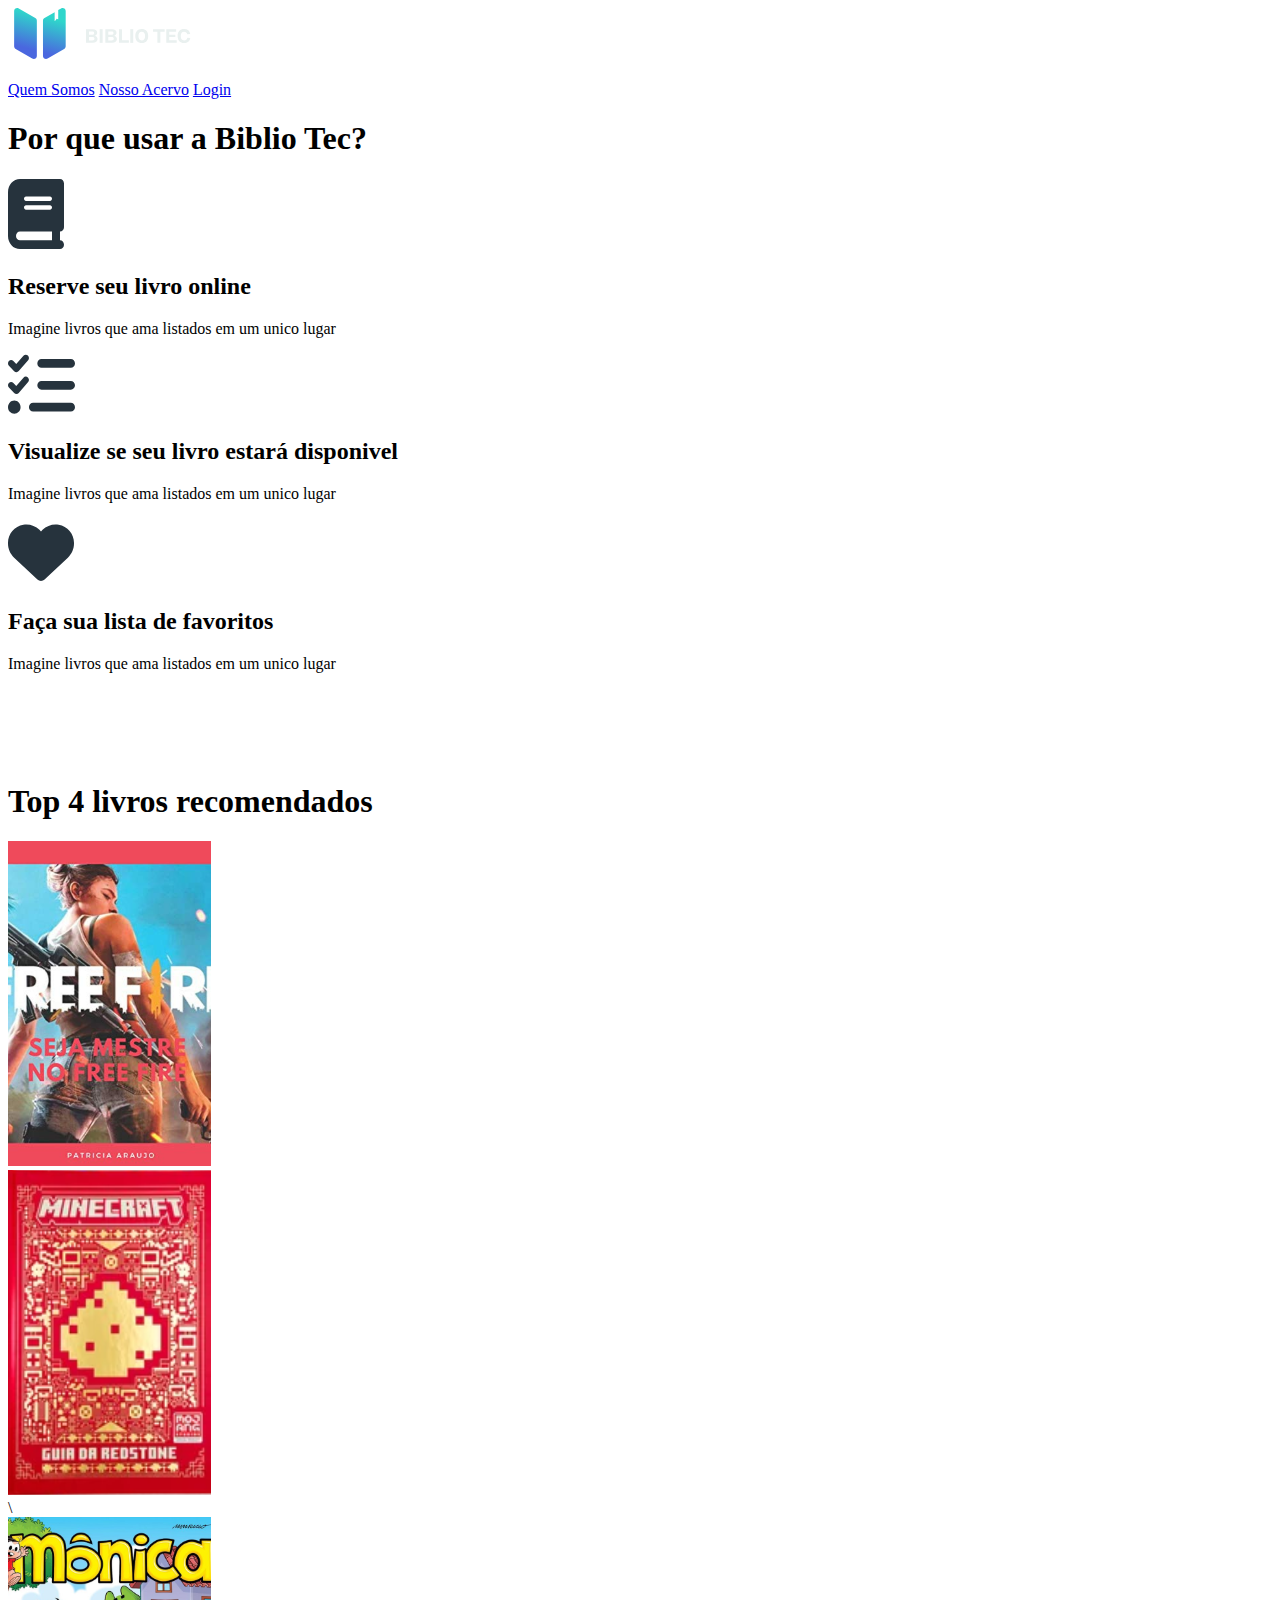
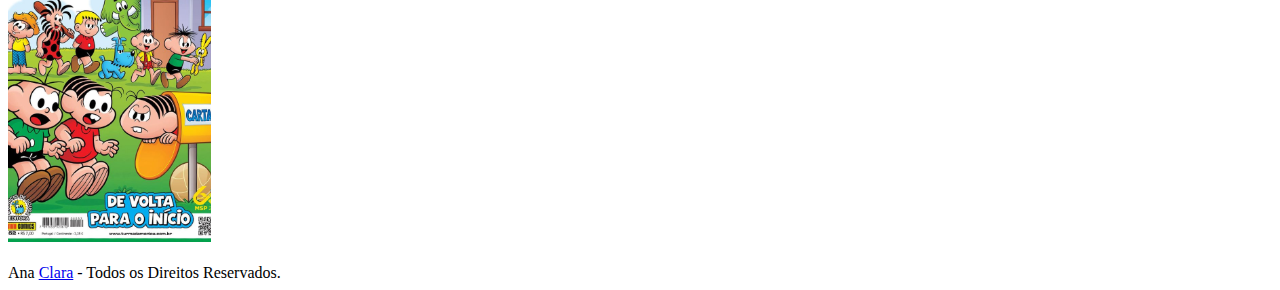
==== index.html @ 212dbb57 "aula bibliotec" ====
<!DOCTYPE html>
<html lang="pt-br">

<head>
    <meta charset="UTF-8">
    <meta name="viewport" content="width=device-width, initial-scale=1.0">
    <title>Bibliotec - A sua biblioteca digital</title>
    <link rel="stylesheet" href="./css/home.css">
</head>

<body>
    <header>
        <div class="Layout-grid header-flex">
            <img src="./images/logo-desktop.svg" alt="Um livro aberto com o texto bibliotec ao lado">
            <nav>
                <a href="#">Quem Somos</a>
                <a href="#">Nosso Acervo</a>
                <a href="#">Login</a>
            </nav>
        </div>
    </header>

    <main>
        <section class="porque-usar">
            <div class="Bibliotec-flex">

                <h1>Por que usar a Biblio Tec?</h1>

                <article class="motivo">
                    <div class="Borda">
                        <img src="./images/book-solid.svg" alt="livro">
                    </div>

                    <h2>Reserve seu livro online</h2>

                    <p>Imagine livros que ama listados em um unico lugar</p>
                </article>

                <article class="motivo">
                    <div class="Borda">
                        <img src="./images/check-solid.svg" alt="menu de hamburguer">
                    </div>

                    <h2>Visualize se seu livro estará disponivel</h2>

                    <p>Imagine livros que ama listados em um unico lugar</p>
                </article>

                <article class="motivo">
                    <div class="Borda">
                        <img src="./images/heart-solid.svg" alt="coração">
                    </div>

                    <h2>Faça sua lista de favoritos </h2>

                    <p>Imagine livros que ama listados em um unico lugar</p>
                </article>
            </div>

            <br><br><br><br>

            <section class="Top-4">
                <div class="livros">

                    <h1>Top 4 livros recomendados</h1>

                    <article>
                        <img src="./images/image 1.svg" alt="">
                    </article>

                    <article>
                        <img src="./images/image 2.svg" alt="">
                    </article>\

                    <article>
                        <img src="./images/image 3.svg" alt="">
                    </article>

                    <article>
                        <img src="./images/image 4.svg" alt="">
                    </article>
                </div>

            </section>
    </main>

    </section>

    <footer>
        Ana <a href="index.html">Clara</a> - Todos os Direitos Reservados.
    </footer>
</body>

</html>
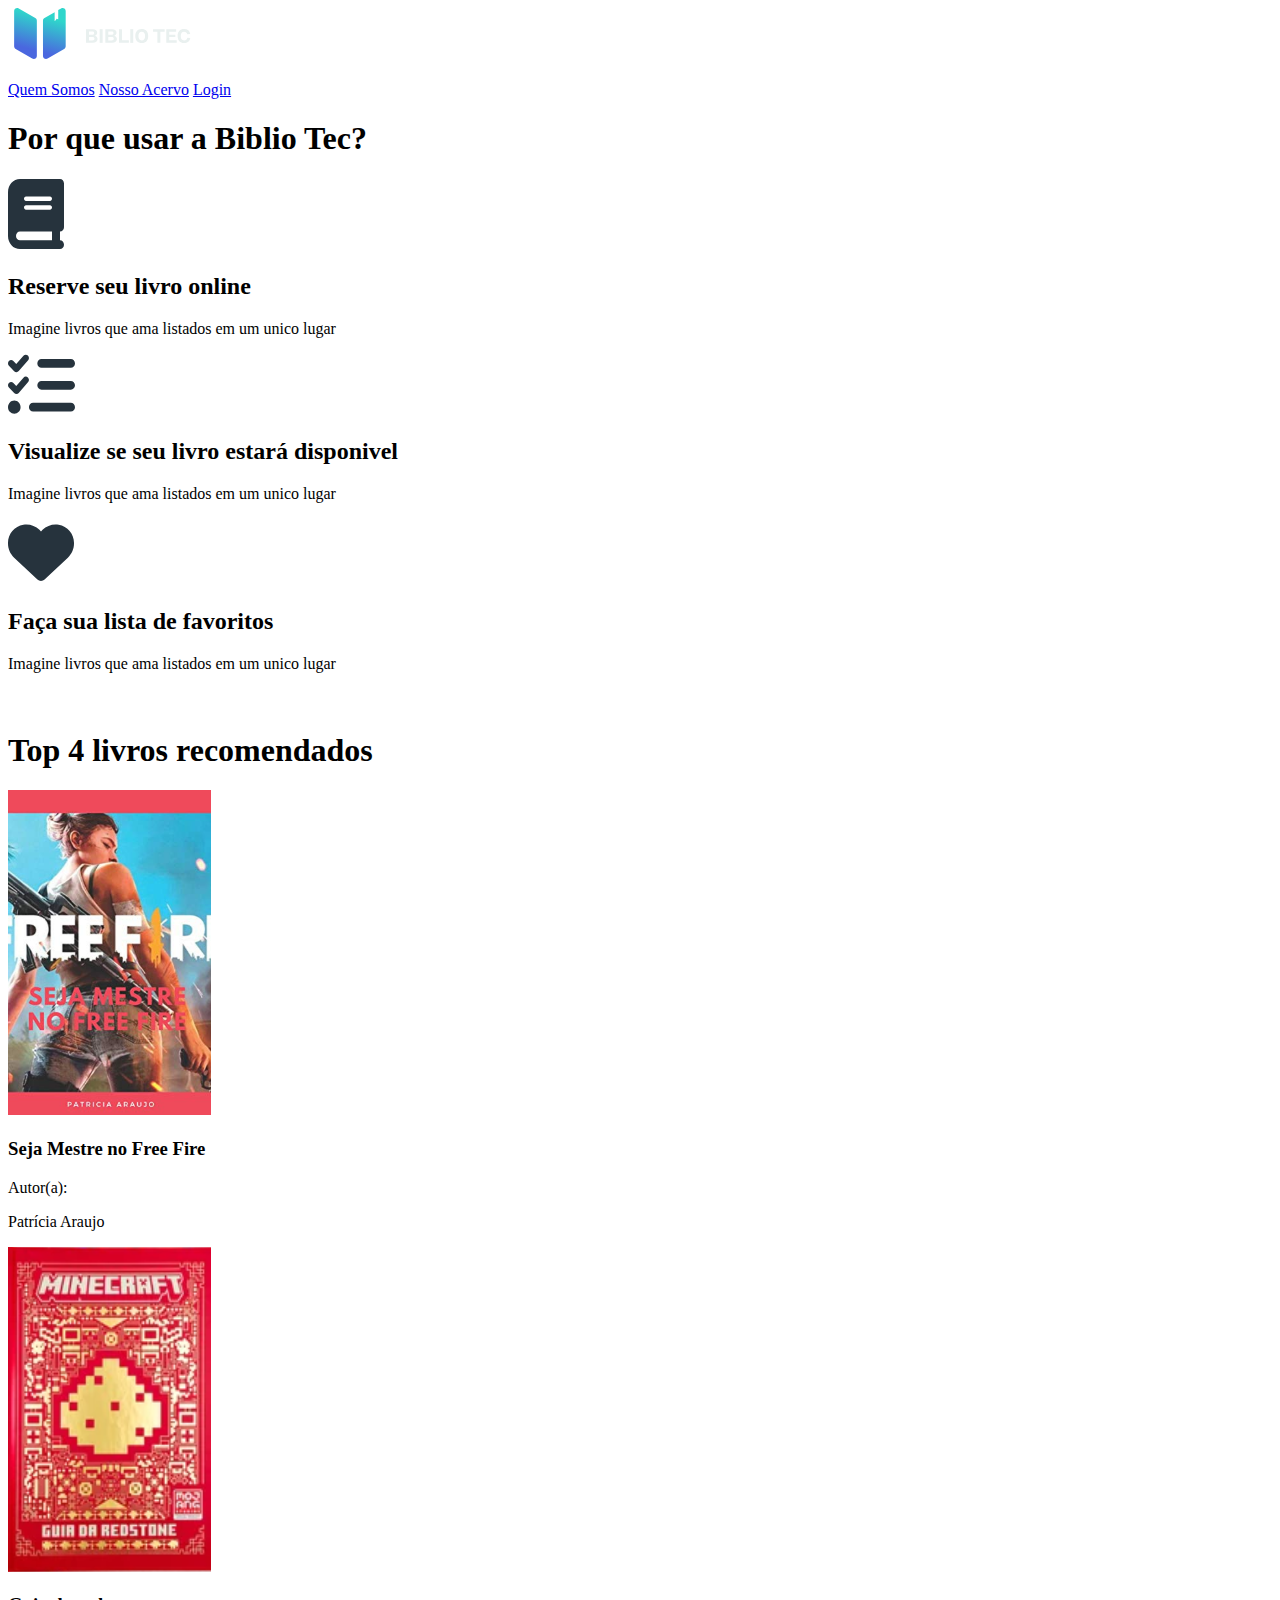
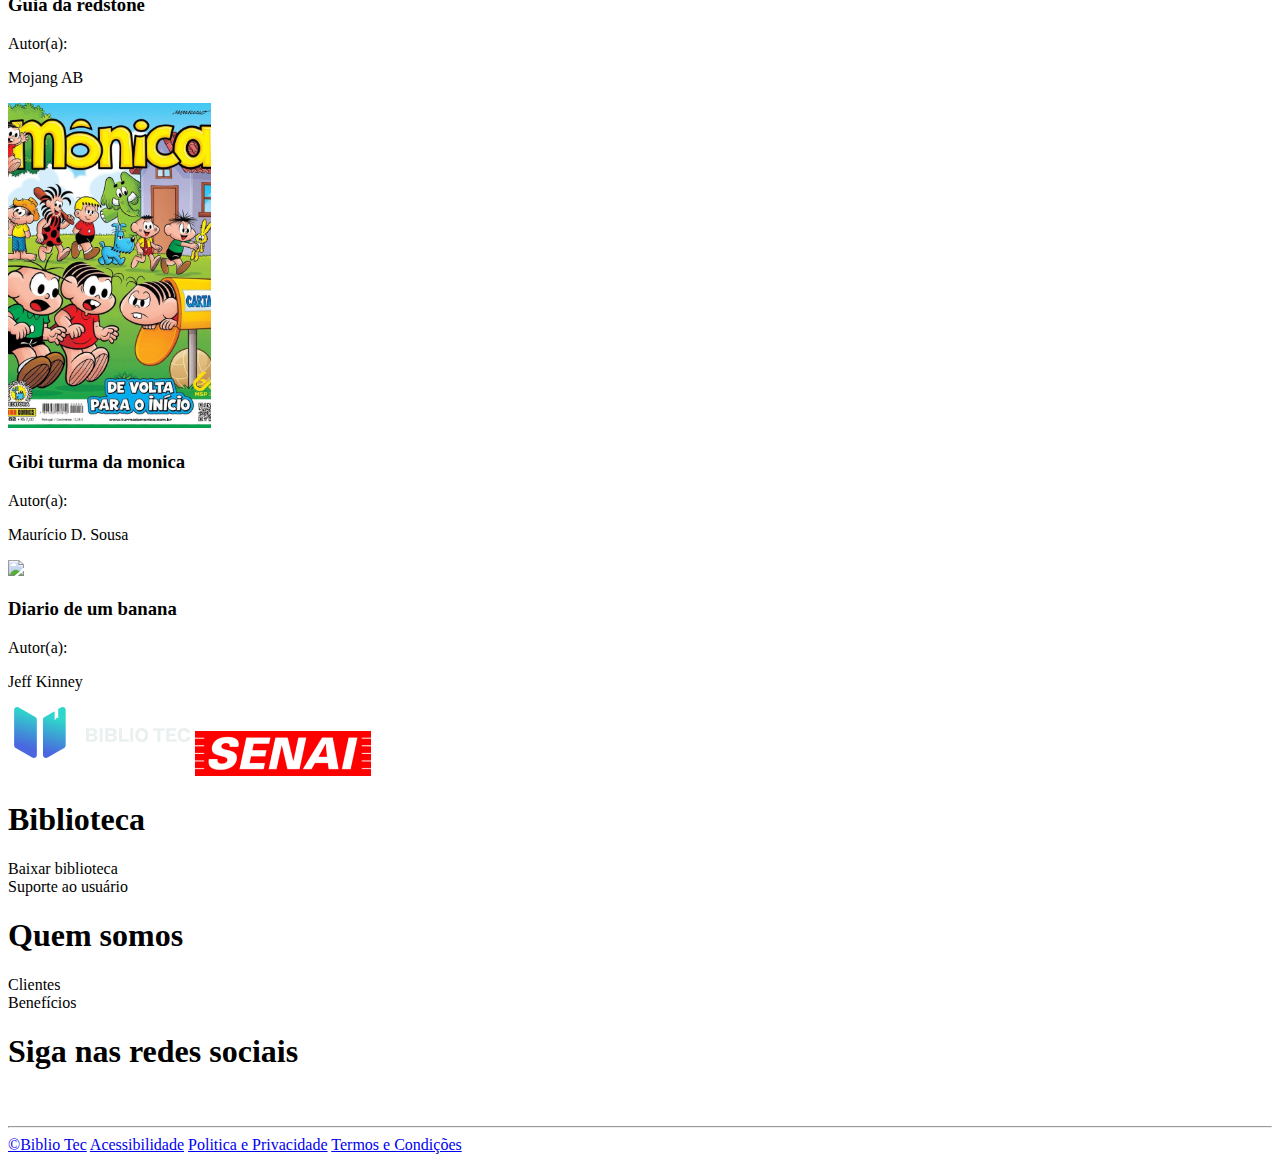
==== commit 294e2d03: "Projeto BiblioTec" ====
--- a/index.html
+++ b/index.html
@@ -56,39 +56,89 @@
                     <p>Imagine livros que ama listados em um unico lugar</p>
                 </article>
             </div>
+        </section>
 
-            <br><br><br><br>
+        <section class="livro">
+            <div class="Top-4">
 
-            <section class="Top-4">
-                <div class="livros">
+                <h1> <br>Top 4 livros recomendados</h1>
 
-                    <h1>Top 4 livros recomendados</h1>
+                <article class="recomendados">
+                    <img src="./images/image 1.svg">
 
-                    <article>
-                        <img src="./images/image 1.svg" alt="">
-                    </article>
+                    <h3>Seja Mestre no Free Fire</h3>
 
-                    <article>
-                        <img src="./images/image 2.svg" alt="">
-                    </article>\
+                    <p class="recomendados-bold">Autor(a):</p>
+                    <p>Patrícia Araujo</p>
+                </article>
 
-                    <article>
-                        <img src="./images/image 3.svg" alt="">
-                    </article>
+                <article class="recomendados">
+                    <img src="./images/image 2.svg">
 
-                    <article>
-                        <img src="./images/image 4.svg" alt="">
-                    </article>
-                </div>
+                    <h3>Guia da redstone</h3>
 
-            </section>
+                    <p class="recomendados-bold">Autor(a):</p>
+                    <p>Mojang AB</p>
+                </article>
+
+                <article class="recomendados">
+                    <img src="./images/image 3.svg">
+
+                    <h3>Gibi turma da monica</h3>
+
+                    <p class="recomendados-bold">Autor(a):</p>
+                    <p>Maurício D. Sousa</p>
+                </article>
+
+                <article class="recomendados">
+                    <img src="./images/image 4.svg">
+
+                    <h3>Diario de um banana</h3>
+
+                    <p class="recomendados-bold">Autor(a):</p>
+                    <p>Jeff Kinney</p>
+                </article>
+
+            </div>
+        </section>
     </main>
 
-    </section>
+    <footer class="header-flex">
+        <div class="Layout-grid organizacao">
 
-    <footer>
-        Ana <a href="index.html">Clara</a> - Todos os Direitos Reservados.
+            <section class="logos">
+                <img src="./images/logo-desktop.svg">
+                <img src="./images/logo-senai-vermelho.png">
+            </section>
+
+            <nav class="info">
+                <section>
+                    <h1>Biblioteca</h1>
+                    <p>Baixar biblioteca <br> Suporte ao usuário</p>
+                </section>
+
+                <section>
+                    <h1>Quem somos</h1>
+                    <p>Clientes <br> Benefícios</p>
+                </section>
+            </nav>
+
+            <div class="apps">
+                <h1>Siga nas redes sociais</h1>
+                <img src="./images/facebook-icon.png">
+                <img src="./images/instagram-icon.png">
+                <img src="./images/linkedin-icon.png">
+            </div>
+
+            <hr>
+
+            <section class="barra">
+                <a href="#">©Biblio Tec</a>
+                <a href="#">Acessibilidade</a>
+                <a href="#">Politica e Privacidade</a>
+                <a href="#">Termos e Condições</a>
+            </section>
+        </div>
     </footer>
 </body>
-
-</html>+</html>
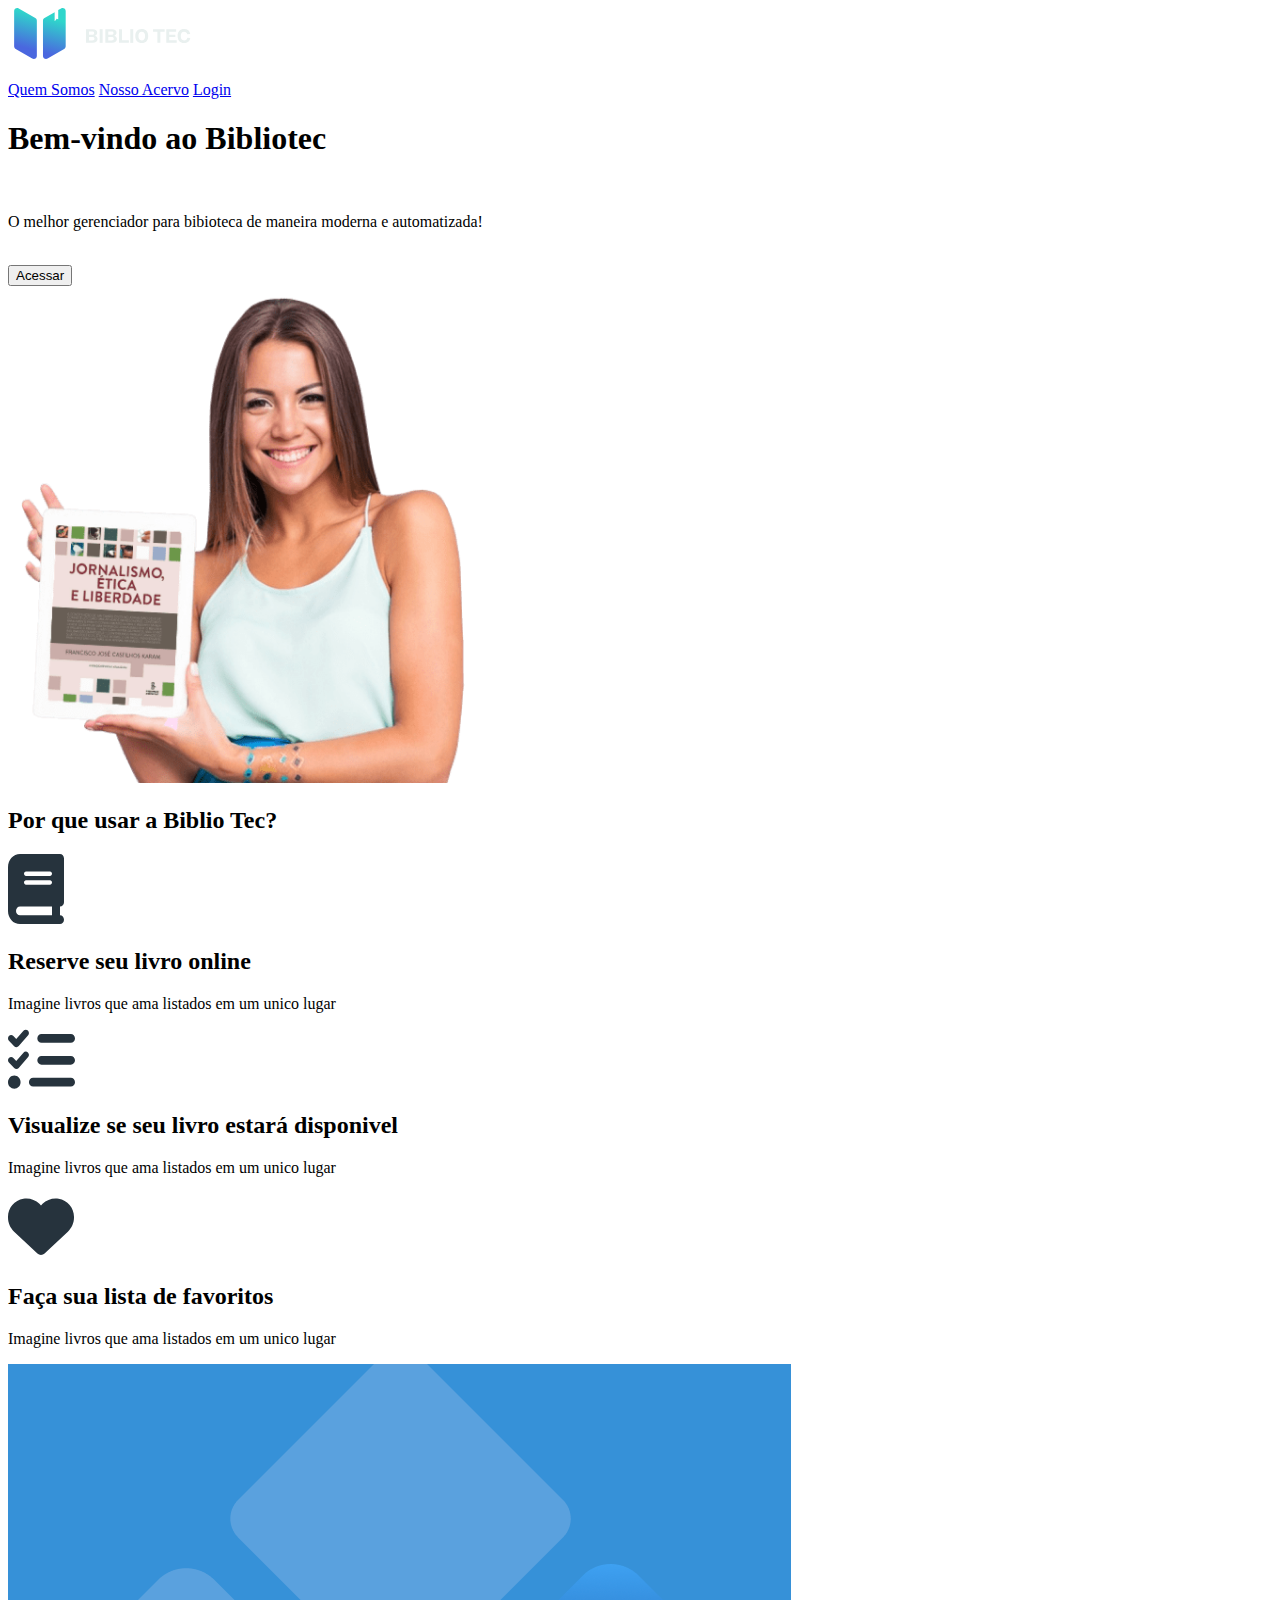
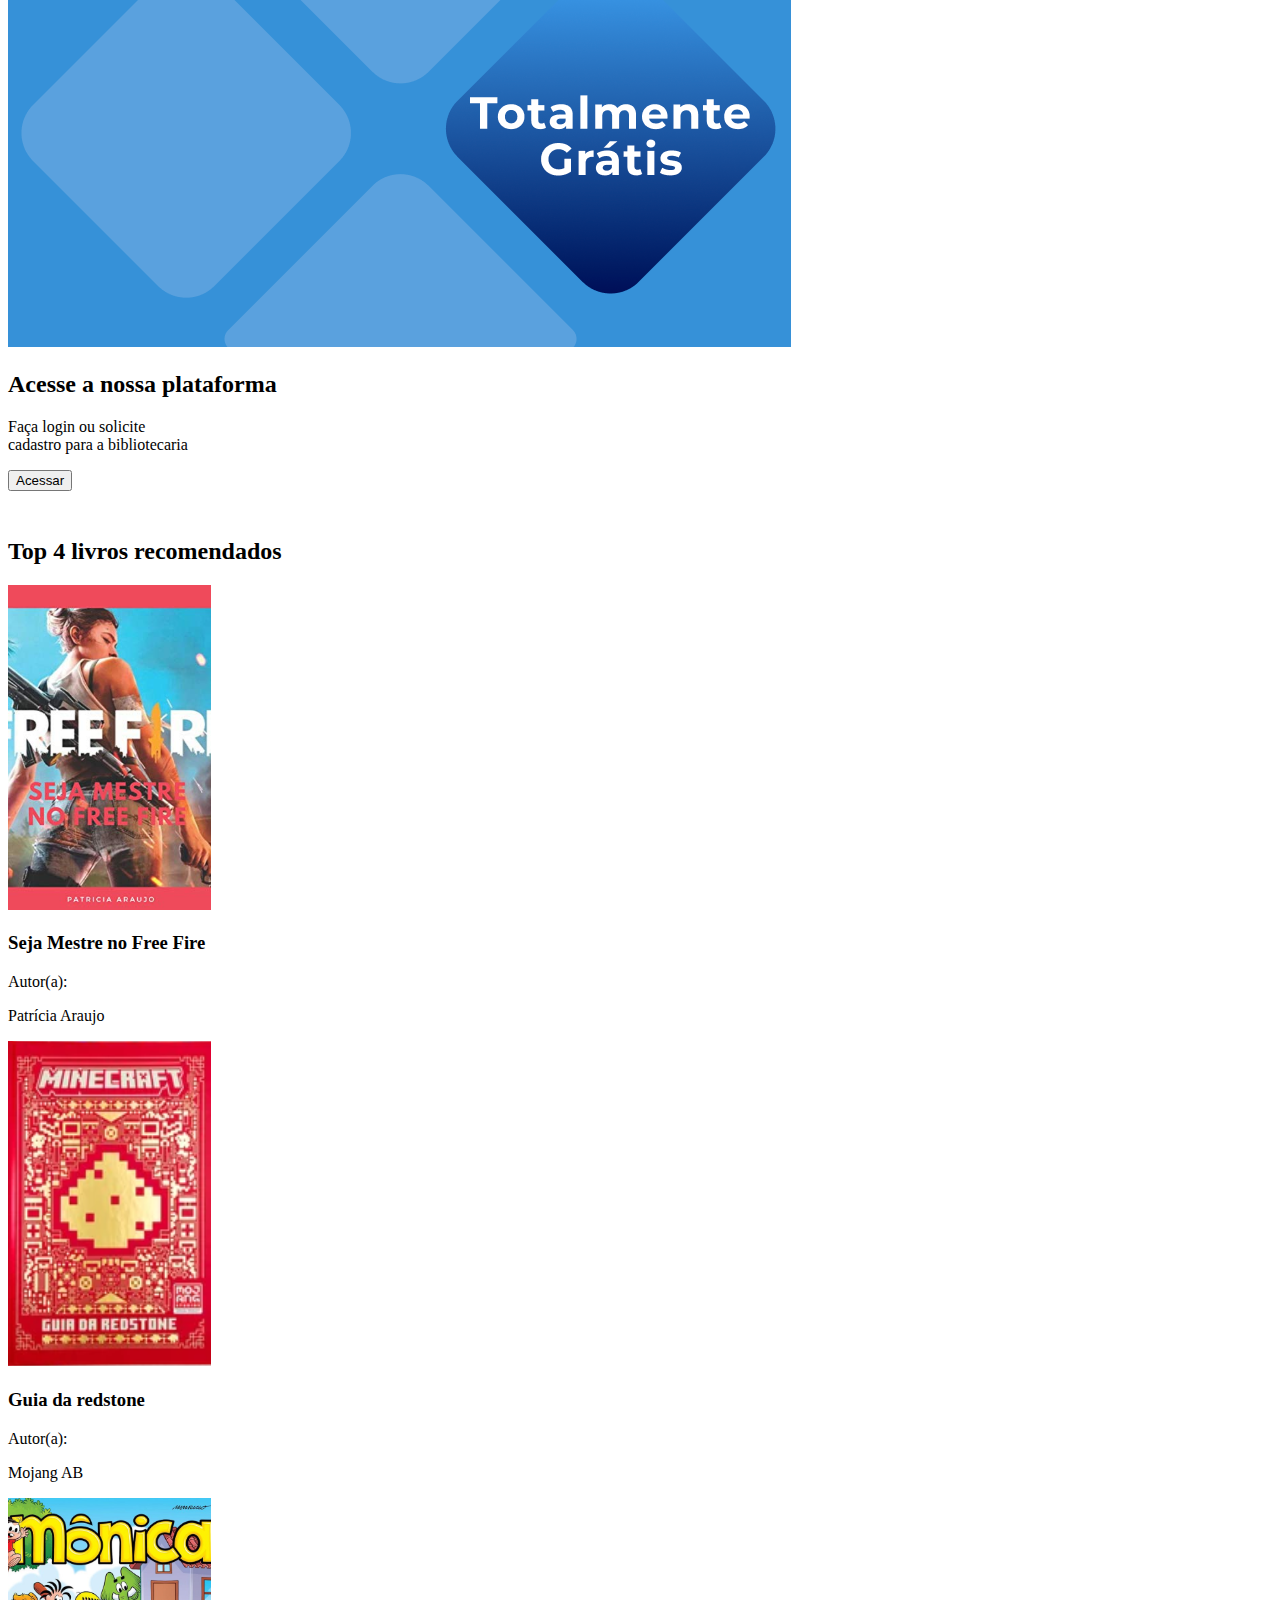
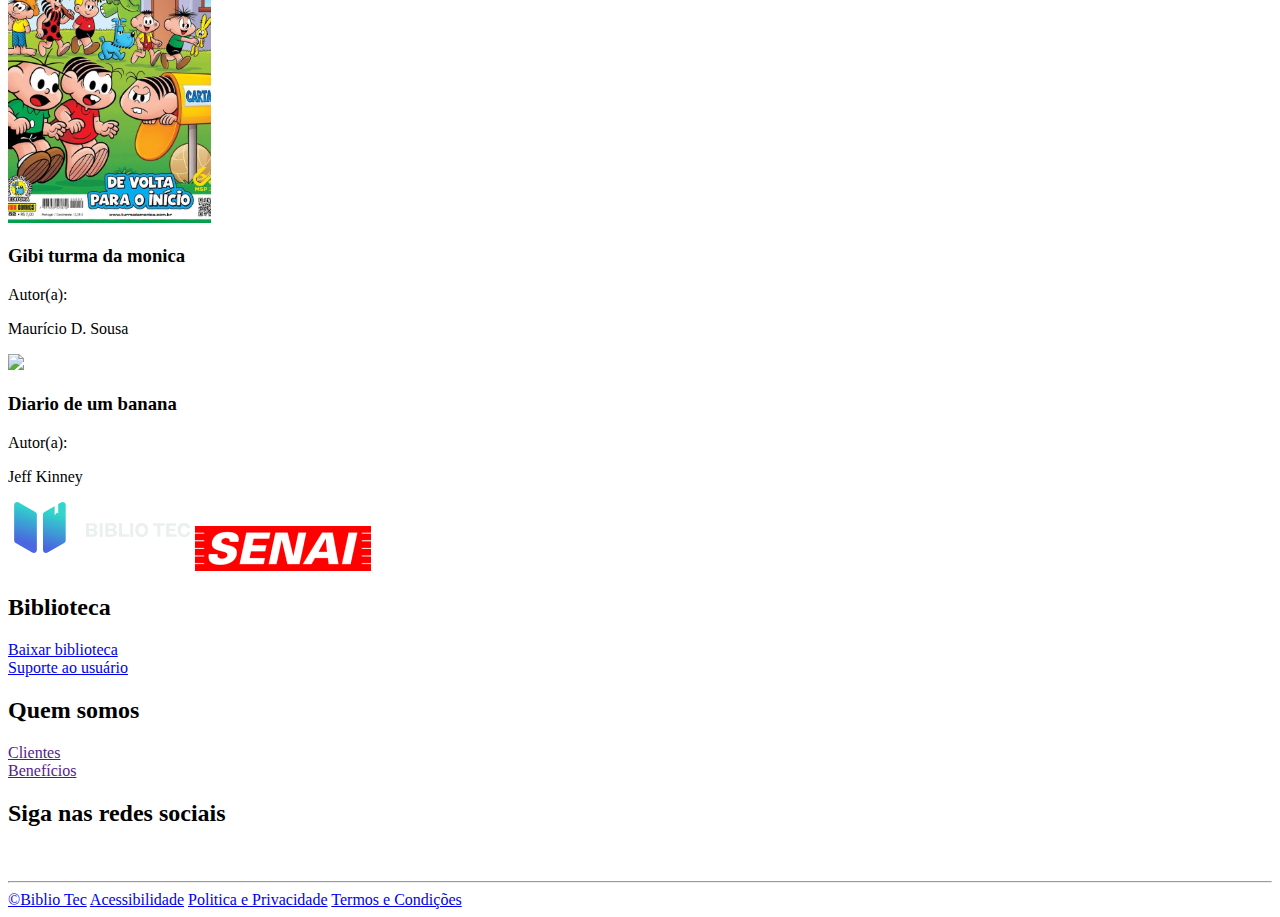
==== commit bf1220e0: "Projeto Bibliotec" ====
--- a/index.html
+++ b/index.html
@@ -12,19 +12,35 @@
     <header>
         <div class="Layout-grid header-flex">
             <img src="./images/logo-desktop.svg" alt="Um livro aberto com o texto bibliotec ao lado">
-            <nav>
+            <nav>   
                 <a href="#">Quem Somos</a>
                 <a href="#">Nosso Acervo</a>
-                <a href="#">Login</a>
+                <a href="login.html">Login</a>
             </nav>
         </div>
     </header>
 
     <main>
+        <article id="banner">
+            <div class="Layout-grid banner-flex">
+                <div class="banner-info">
+                    <h1 class="h1titulo">Bem-vindo ao Bibliotec</h1> <br>
+
+                    <p>O melhor gerenciador para bibioteca de maneira
+                        moderna e automatizada!
+                    </p><br>
+                    <button class="botao-banner">Acessar</button>
+
+
+                </div>
+                <img src="images/banner-mulher-livro.png" alt="Banner mulher com livro na mão" width="500">
+            </div>
+        </article>
+
         <section class="porque-usar">
             <div class="Bibliotec-flex">
 
-                <h1>Por que usar a Biblio Tec?</h1>
+                <h2>Por que usar a Biblio Tec?</h2>
 
                 <article class="motivo">
                     <div class="Borda">
@@ -58,10 +74,24 @@
             </div>
         </section>
 
+        <section id="totalmente-gratis">
+
+            <div class="Layout-grid totalmente-flex">
+                <img src="./images/totalmente-gratis.png">
+                <div class="texto-gratis">
+                    <h2>Acesse a nossa plataforma</h2>
+
+                    <p>Faça login ou solicite <br> cadastro para a bibliotecaria</p>
+
+                    <button class="botao-gratis">Acessar</button>
+                </div>
+            </div>
+        </section>
+
         <section class="livro">
             <div class="Top-4">
 
-                <h1> <br>Top 4 livros recomendados</h1>
+                <h2> <br>Top 4 livros recomendados</h2>
 
                 <article class="recomendados">
                     <img src="./images/image 1.svg">
@@ -112,19 +142,21 @@
             </section>
 
             <nav class="info">
-                <section>
-                    <h1>Biblioteca</h1>
-                    <p>Baixar biblioteca <br> Suporte ao usuário</p>
-                </section>
+                <nav>
+                    <h2>Biblioteca</h2>
+                    <a href="#">Baixar biblioteca</a> <br>
+                    <a href="#">Suporte ao usuário</a>
+                </nav>
 
-                <section>
-                    <h1>Quem somos</h1>
-                    <p>Clientes <br> Benefícios</p>
-                </section>
+                <nav>
+                    <h2>Quem somos</h2>
+                    <a href="">Clientes</a> <br>
+                    <a href="">Benefícios</a>
+                </nav>
             </nav>
 
             <div class="apps">
-                <h1>Siga nas redes sociais</h1>
+                <h2>Siga nas redes sociais</h2>
                 <img src="./images/facebook-icon.png">
                 <img src="./images/instagram-icon.png">
                 <img src="./images/linkedin-icon.png">
@@ -141,4 +173,5 @@
         </div>
     </footer>
 </body>
-</html>
+
+</html>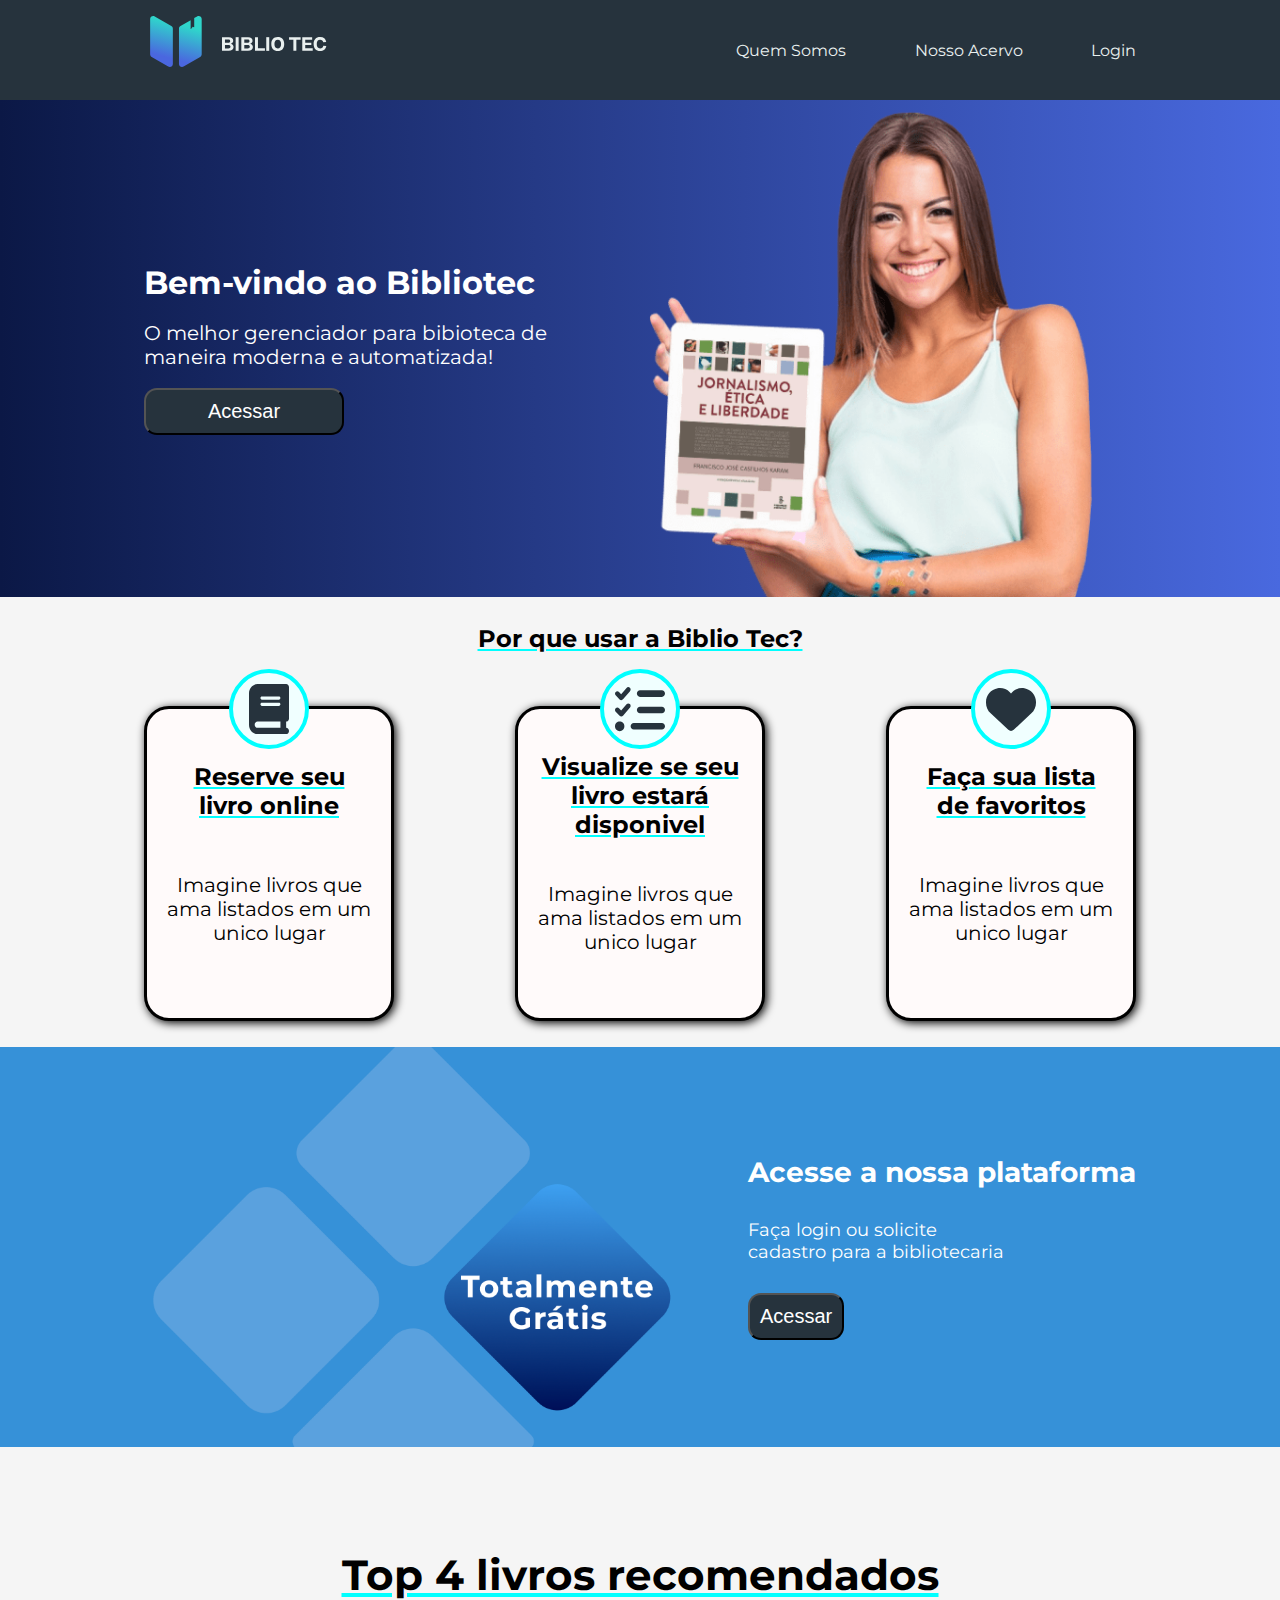
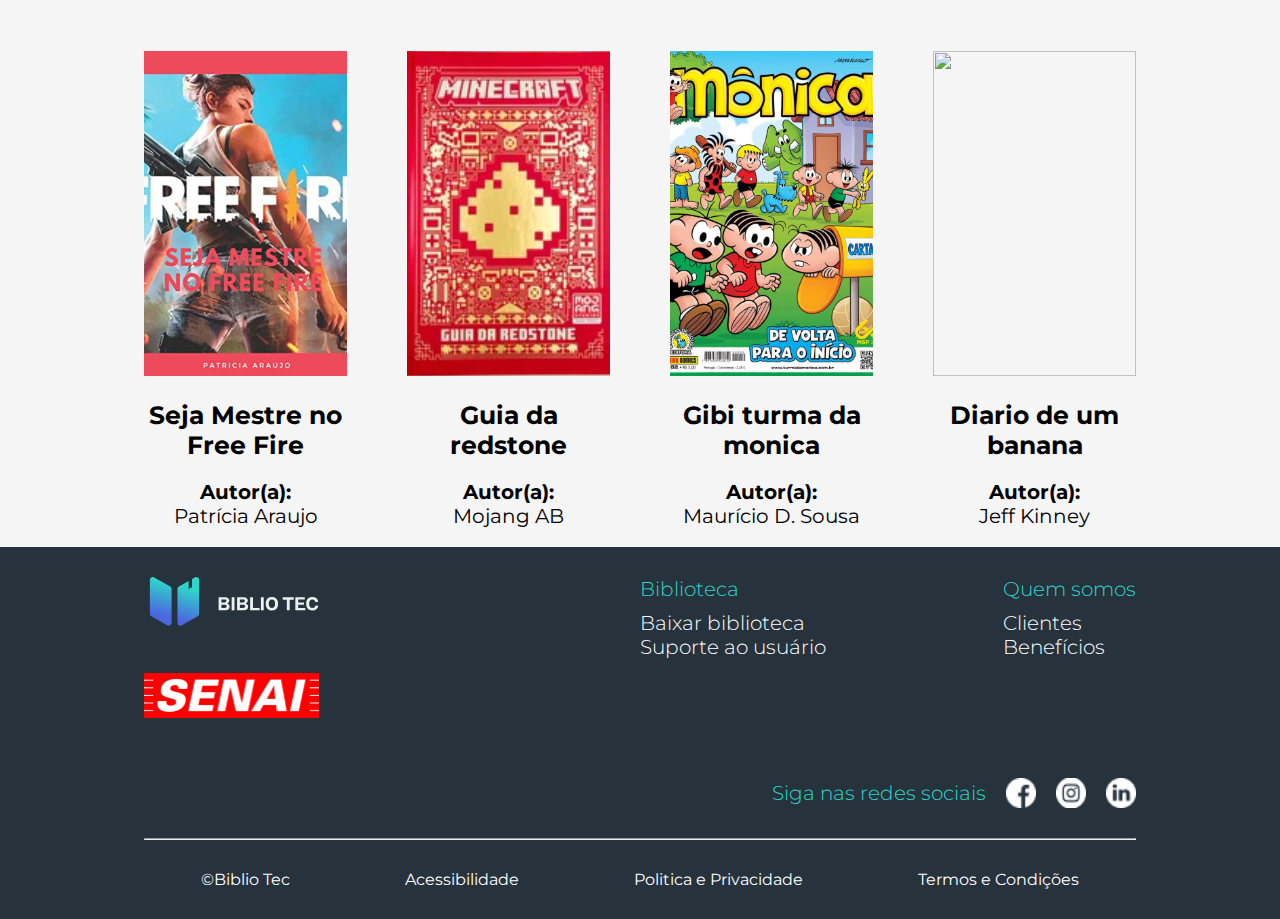
==== commit 58e70d47: "Projeto Bibliotec" ====
--- a/index.html
+++ b/index.html
@@ -5,17 +5,17 @@
     <meta charset="UTF-8">
     <meta name="viewport" content="width=device-width, initial-scale=1.0">
     <title>Bibliotec - A sua biblioteca digital</title>
-    <link rel="stylesheet" href="./css/home.css">
+    <link rel="stylesheet" href="./CSS/home.css">
 </head>
 
 <body>
     <header>
         <div class="Layout-grid header-flex">
             <img src="./images/logo-desktop.svg" alt="Um livro aberto com o texto bibliotec ao lado">
-            <nav>   
+            <nav>
                 <a href="#">Quem Somos</a>
                 <a href="#">Nosso Acervo</a>
-                <a href="login.html">Login</a>
+                <a href="./login.html">Login</a>
             </nav>
         </div>
     </header>
@@ -100,6 +100,7 @@
 
                     <p class="recomendados-bold">Autor(a):</p>
                     <p>Patrícia Araujo</p>
+
                 </article>
 
                 <article class="recomendados">
--- a/CSS/home.css
+++ b/CSS/home.css
@@ -0,0 +1,374 @@
+@import url('https://fonts.googleapis.com/css2?family=Montserrat:ital,wght@0,100..900;1,100..900&display=swap');
+
+
+* {
+    margin: 0;
+    padding: 0;
+    box-sizing: border-box;
+}
+
+html body {
+    height: 100%;
+}
+
+body {
+    font-family: "Montserrat", system-ui;
+    display: flex;
+    flex-direction: column;
+}
+
+header {
+    background-color: #26333d;
+    height: 100px;
+    width: 100%;
+}
+
+.Layout-grid {
+    margin: 0 auto;
+    width: 100%;
+    /* border: 3px solid snow; */
+    max-width: 992px;
+}
+
+.header-flex {
+    display: flex;
+    justify-content: space-between;
+    align-items: center;
+    height: 100%;
+}
+
+header nav {
+    display: flex;
+    justify-content: space-between;
+    align-items: center;
+    width: 400px;
+    height: 100%;
+    /* border: 3px solid snow; */
+}
+
+nav a:hover {
+    color: #2FD6CB;
+}
+
+/* inicio banner */
+#banner {
+    display: flex;
+    flex-direction: row-reverse;
+    width: 100%;
+    background-image: linear-gradient(to left,#4969df, #0b1846);
+}
+
+.banner-info {
+    width: 450px;
+    height: 300px;
+    display: flex;
+    flex-direction: column;
+    
+    justify-content: center;
+}
+
+
+.banner-info p {
+    font-size: 20px;
+    color: white;
+}
+
+.h1titulo {
+    color: white;
+}
+
+.botao-banner {
+    background-color: #26333D;
+    max-width: 200px;
+    align-items: center;
+    font-size: 20px;
+    border-radius: 13px;
+    color: white;
+    
+    padding: 10px 10px 10px 10px;
+}
+
+
+.banner-flex {
+    display: flex;
+    align-items: center;
+    justify-content: space-between;
+}
+/* fim do banner */
+
+/* inicio quadrados de informacao */
+header nav a {
+    color: #e9f0ef;
+    text-decoration: none;
+}
+
+.porque-usar {
+    display: flex;
+    justify-content: center;
+    width: 100%;
+    height: 450px;
+    margin-top: 0;
+    /* border: 2px solid salmon; */
+    background-color: whitesmoke;
+}
+
+.porque-usar h2 {
+    width: 100%;
+    text-align: center;
+    font-family: "Montserrat", system-ui;
+    text-decoration: underline aqua;
+}
+
+.Bibliotec-flex {
+    width: 992px;
+    justify-content: space-between;
+    display: flex;
+    align-items: center;
+    flex-wrap: wrap;
+    height: 100%;
+    /* border: 2px solid salmon;*/
+}
+
+.motivo {
+    display: flex;
+    justify-content: center;
+    flex-wrap: wrap;
+    padding: 20px;
+    text-align: center;
+    
+    width: 250px;
+    height: 70%;
+    border-radius: 25px;
+    border: 3px solid black;
+    box-shadow: 2px 2px 10px black;
+    background-color: snow;
+}
+
+.Borda {
+    display: flex;
+    justify-content: center;
+    align-items: center;
+    margin: 2px solid aqua;
+    margin-top: -60px;
+    border-radius: 50%;
+    border: 4px solid aqua;
+    height: 80px;
+    width: 80px;
+    background-color: azure;
+}
+
+.motivo img {
+    width: 50px;
+    height: 50px;
+}
+
+.motivo p {
+    margin-bottom: 40px;
+    margin-top: 40px;
+    font-size: 20px;
+}
+
+/* fim quadrado de informacao */
+
+/* inicio 3 quadro */
+
+#totalmente-gratis {
+    background-color: #3691D8;
+    height: 400px;
+}
+
+.totalmente-flex {
+    display: flex;
+    align-items: center;
+    justify-content: space-between; 
+}
+
+.totalmente-flex img {
+    height: 100%;
+    height: 400px;
+}
+
+.texto-gratis h2 {
+    margin-bottom: 30px;
+    font-size: 28px;
+    color: white;
+}
+
+.texto-gratis p {
+    margin-bottom: 30px;
+    font-size: 18px;
+    color: white;
+}
+
+.texto-gratis button {
+    background-color: #26333D;
+    max-width: 200px;
+    align-items: center;
+    font-size: 20px;
+    border-radius: 13px;
+    color: white;
+    
+    padding: 10px 10px 10px 10px;
+}
+
+/* inicio livros */
+.Top-4 {
+    display: flex;
+    justify-content: space-between;
+    flex-wrap: wrap;
+    width: 992px;
+}
+
+.livro {
+    display: flex;
+    justify-content: center;
+    width: 100%;
+    height: 700px;
+    margin-top: 0;
+    /* border: 2px solid salmon; */
+    background-color: whitesmoke;
+}
+
+.livro h2 {
+    width: 100%;
+    text-align: center;
+    margin-top: 50px;
+    margin-bottom: 50px;
+    border-bottom: aqua;
+    font-size: 42px;
+    text-decoration: underline aqua;
+}
+
+.recomendados {
+    width: 203px;
+    height: 500px;
+    text-align: center;
+}
+
+.recomendados img {
+    width: 203px;
+    height: 325px;
+}
+
+.recomendados h3 {
+    margin-top: 20px;
+    font-size: 25px;
+    margin-bottom: 20px;
+}
+
+.recomendados p {
+    font-size: 20px;
+}
+
+.recomendados-bold {
+    font-weight: bold;
+}
+/* fim livros */
+
+/* inicio footer */
+footer {
+    background-color: #26333d;
+    width: 100%;
+    height: 800px;
+    color: white;
+}
+
+footer hr {
+    width: 100%;
+    height: 0;
+    color: #2FD6CB;
+}
+
+.organizacao {
+    display: flex;
+    flex-wrap: wrap;
+    justify-content: space-between;
+    padding-top: 30px;
+}
+
+.logos {
+    display: flex;
+    flex-direction: column;
+    height: 100%;
+    width: 50%;
+    /* border: 2px solid red; */
+}
+
+.logos img {
+    width: 175px;
+    height: 100%;
+    margin-bottom: 30px;
+}
+
+.info {
+    display: flex;
+    justify-content: space-between;
+    height: 100%;
+    width: 50%;
+    /* border: 2px solid red; */
+}   
+
+.info section {
+    margin-left: 40px;
+}
+
+
+.info h2 {
+    font-size: 20px;
+    color: #2FD6CB;
+    font-weight: 300;
+    margin-bottom: 10px;
+    width: 100%;
+}  
+
+.info nav a{
+    text-decoration: none;
+    font-size: 20px;
+    color: white;
+    font-weight: 300;
+}
+
+.info nav a:hover {
+    text-decoration: none;
+    color: #2FD6CB;
+}
+
+.apps {
+    display: flex;
+    justify-content: flex-end;
+    align-items: center;
+    width: 100%;
+    margin-top: 30px;
+    margin-bottom: 30px;
+    /* border: 2px solid red; */
+} 
+
+.apps img {
+    width: 30px;
+    height: 30px;
+    margin-left: 20px;
+}
+
+.apps h2 {
+    color: #2FD6CB;
+    font-weight: 300;
+    font-size: 20px;
+}
+
+.barra {
+    width: 100%;
+    display: flex;
+    justify-content: space-around;
+    padding-top: 30px;
+    padding-bottom: 30px;
+}
+
+.barra a {
+    text-decoration: none;
+    color: white;
+}
+
+section a:hover {
+    color: #2FD6CB;
+}
+/* fim footer */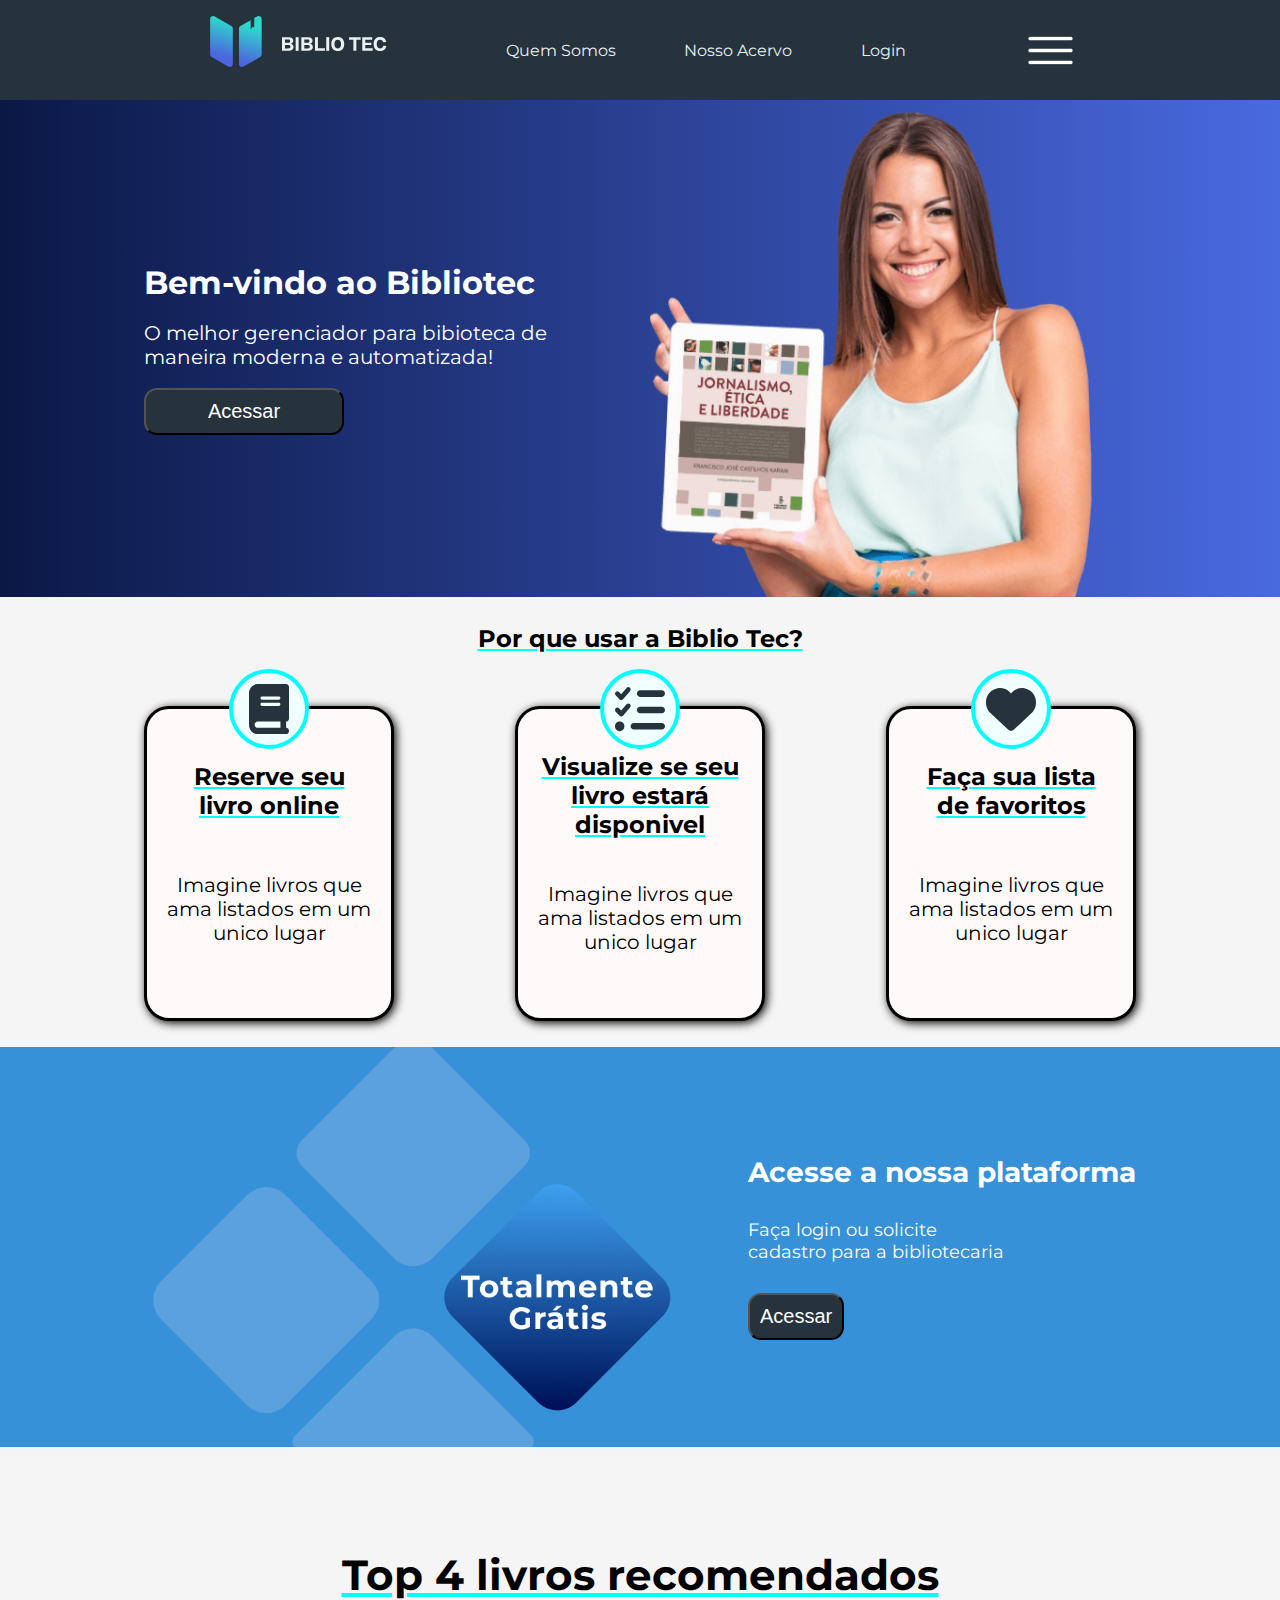
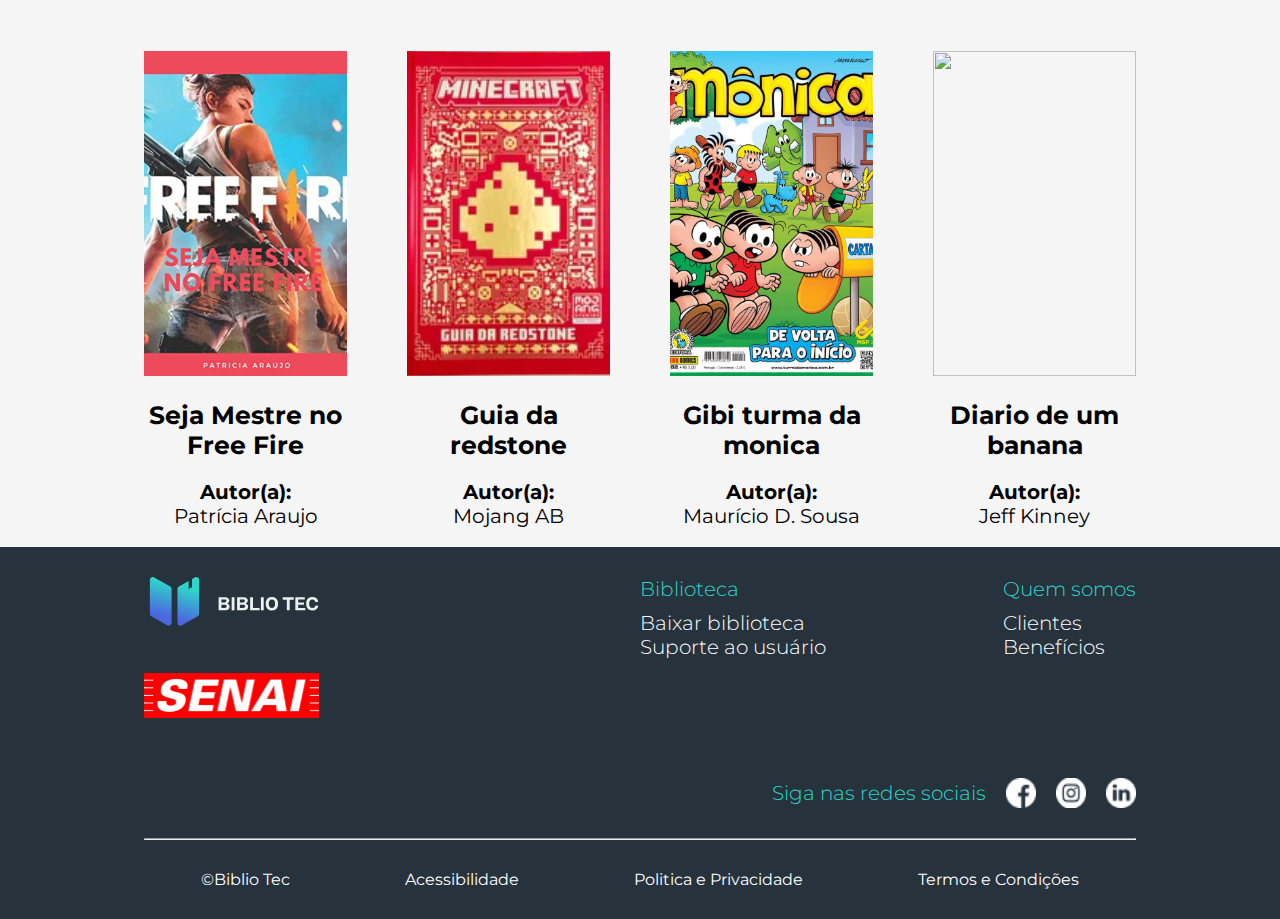
==== commit a96a6427: "Projeto BiblioTec" ====
--- a/index.html
+++ b/index.html
@@ -12,11 +12,13 @@
     <header>
         <div class="Layout-grid header-flex">
             <img src="./images/logo-desktop.svg" alt="Um livro aberto com o texto bibliotec ao lado">
-            <nav>
+            <nav id="menu" class="menu">
                 <a href="#">Quem Somos</a>
                 <a href="#">Nosso Acervo</a>
                 <a href="./login.html">Login</a>
             </nav>
+
+            <img src="./images/menu-hamburger.png" alt="" onclick="mostrarMenu">
         </div>
     </header>
 
@@ -173,6 +175,12 @@
             </section>
         </div>
     </footer>
+
+    <script>
+        mostrarMenu(){
+            document.getElementById("menu").classList.toggle("mostrarMenu");
+        }
+    </script>
 </body>
 
 </html>--- a/CSS/home.css
+++ b/CSS/home.css
@@ -32,7 +32,7 @@
 
 .header-flex {
     display: flex;
-    justify-content: space-between;
+    justify-content: space-around;
     align-items: center;
     height: 100%;
 }
@@ -55,7 +55,7 @@
     display: flex;
     flex-direction: row-reverse;
     width: 100%;
-    background-image: linear-gradient(to left,#4969df, #0b1846);
+    background-image: linear-gradient(to left, #4969df, #0b1846);
 }
 
 .banner-info {
@@ -63,7 +63,7 @@
     height: 300px;
     display: flex;
     flex-direction: column;
-    
+
     justify-content: center;
 }
 
@@ -84,7 +84,7 @@
     font-size: 20px;
     border-radius: 13px;
     color: white;
-    
+
     padding: 10px 10px 10px 10px;
 }
 
@@ -94,9 +94,11 @@
     align-items: center;
     justify-content: space-between;
 }
+
 /* fim do banner */
 
 /* inicio quadrados de informacao */
+
 header nav a {
     color: #e9f0ef;
     text-decoration: none;
@@ -135,7 +137,7 @@
     flex-wrap: wrap;
     padding: 20px;
     text-align: center;
-    
+
     width: 250px;
     height: 70%;
     border-radius: 25px;
@@ -180,7 +182,7 @@
 .totalmente-flex {
     display: flex;
     align-items: center;
-    justify-content: space-between; 
+    justify-content: space-between;
 }
 
 .totalmente-flex img {
@@ -207,9 +209,10 @@
     font-size: 20px;
     border-radius: 13px;
     color: white;
-    
+
     padding: 10px 10px 10px 10px;
 }
+
 
 /* inicio livros */
 .Top-4 {
@@ -263,6 +266,7 @@
 .recomendados-bold {
     font-weight: bold;
 }
+
 /* fim livros */
 
 /* inicio footer */
@@ -306,7 +310,7 @@
     height: 100%;
     width: 50%;
     /* border: 2px solid red; */
-}   
+}
 
 .info section {
     margin-left: 40px;
@@ -319,9 +323,9 @@
     font-weight: 300;
     margin-bottom: 10px;
     width: 100%;
-}  
-
-.info nav a{
+}
+
+.info nav a {
     text-decoration: none;
     font-size: 20px;
     color: white;
@@ -341,7 +345,7 @@
     margin-top: 30px;
     margin-bottom: 30px;
     /* border: 2px solid red; */
-} 
+}
 
 .apps img {
     width: 30px;
@@ -371,4 +375,153 @@
 section a:hover {
     color: #2FD6CB;
 }
-/* fim footer */+
+/* fim footer */
+
+@media screen and (max-width: 767px) {
+    header nav {
+        position: fixed;
+        top: 0;
+        left: -80%;
+        z-index: 10;
+
+        width: 80%;
+        height: 100%;
+        background-color: #4969df;
+    }
+
+    header a {
+        display: none;
+    }
+
+    .banner-info {
+        width: 100%;
+        height: 500px;
+        display: flex;
+        justify-content: space-evenly;
+        align-items: center;
+        padding: 30px;
+    }
+
+    .banner-info h1 {
+        font-size: 30px;
+    }
+
+    .banner-info p {
+        font-size: 20px;
+    }
+
+    .banner-flex {
+        display: flex;
+        align-items: center;
+    }
+
+    .banner-flex img {
+        display: none;
+    }
+
+    .banner-info button {
+        height: 50px;
+        width: 270px;
+    }
+
+    .mostrarMenu {
+        left: 0;
+    }
+
+
+
+    .porque-usar {
+        height: 1400px;
+        display: flex;
+        align-items: center;
+        /* flex-direction: column; */
+    }
+
+    .Bibliotec-flex {
+        width: 767px;
+        height: 1400px;
+        display: flex;
+        flex-direction: column;
+        align-self: center;
+        justify-content: center;
+    }
+
+    .Bibliotec-flex article {
+        height: 400px;
+        width: 285px;
+        margin-top: 30px;
+        margin-bottom: 10px;
+    }
+
+    .Bibliotec-flex h2 {
+        font-size: 26px;
+        margin-bottom: 10px;
+    }
+
+    .Bibliotec-flex p {
+        font-size: 27px;
+        font-weight: 500;
+    }
+
+    /* fim 3 quadros */
+
+    .livro {
+        height: 2300px;
+        display: flex;
+        align-items: center;
+    }
+
+    .Top-4 {
+        width: 767px;
+        height: 2300px;
+        display: flex;
+        flex-direction: column;
+        align-items: center;
+        justify-content: center;
+    }
+
+    .Layout-grid {
+        display: flex;
+        align-items: center;
+    }
+
+    /* fim livros */
+
+    .totalmente-flex {
+        display: flex;
+        align-items: center;
+    }
+
+    .totalmente-flex img {
+        display: none;
+    }
+
+    .texto-gratis {
+        display: flex;
+        flex-direction: column;
+        justify-content: space-evenly;
+        align-items: center;
+        text-align: center;
+        width: 100%;
+        height: 400px;
+        padding-top: 50px;
+        padding-bottom: 50px;
+        /* padding: 10px; */
+    }
+
+    .texto-gratis h2 {
+        font-size: 29px;
+        font-weight: 700;
+        padding-left: 40px;
+        padding-right: 40px;
+    }
+
+    .texto-gratis button {
+        height: 50px;
+        width: 270px;
+        font-size: 25px;
+    }
+
+    /* fim banner */
+}